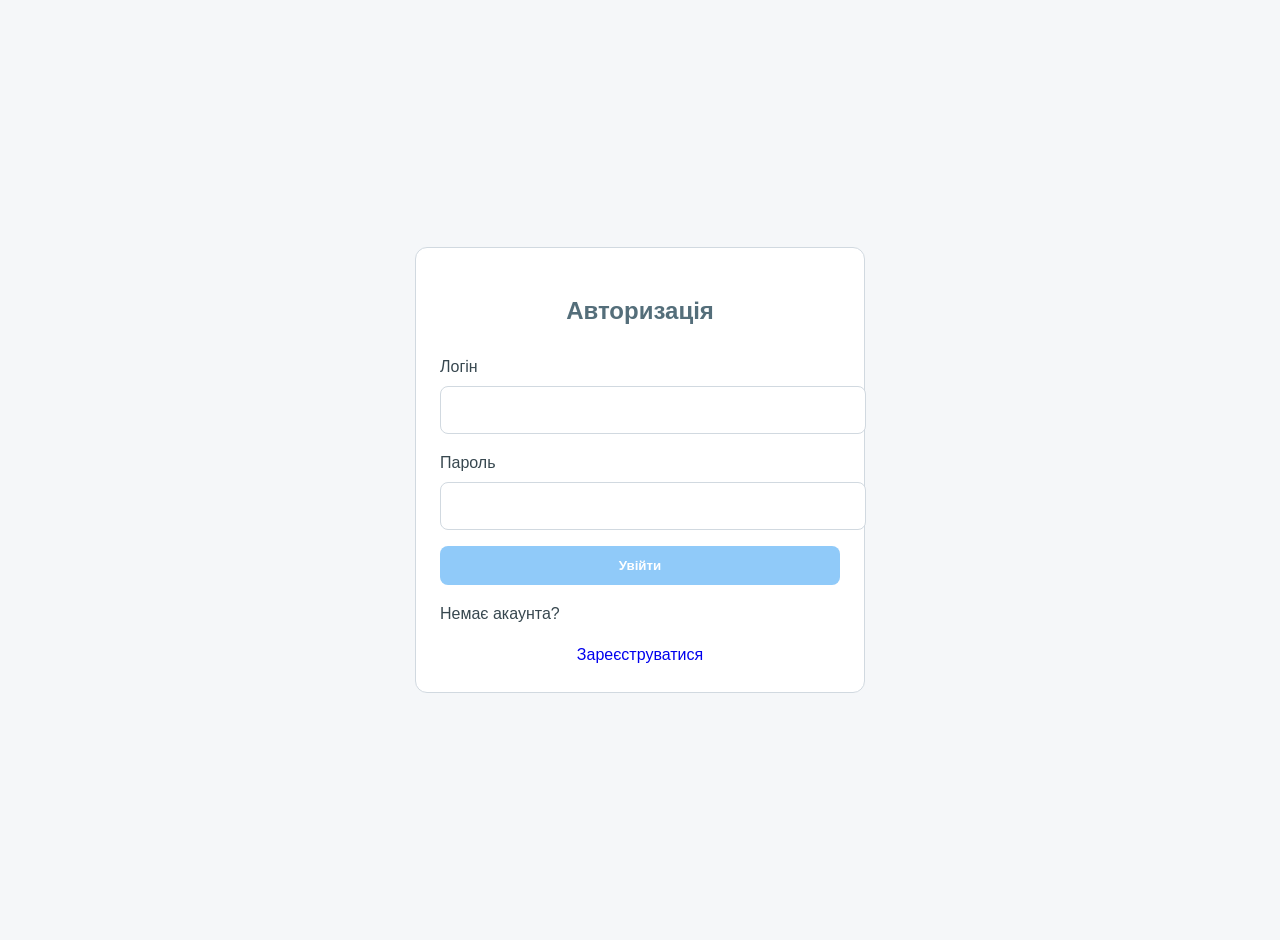
==== index.html @ 6a6f8533 "Lab 1" ====
<!doctype html>
<html lang="uk">
<head>
    <meta charset="utf-8">
    <meta name="viewport" content="width=device-width, initial-scale=1">
    <title>вхід | bookstore</title>
    <link rel="stylesheet" href="css/main.css">
</head>
<body>
    <main class="main-content">
        <section class="auth-card">
            <h1>Авторизація</h1>
            <form action="users.html">
                <div class="form-group">
                    <label>Логін</label>
                    <input type="text" name="login" required>
                </div>
                <div class="form-group">
                    <label>Пароль</label>
                    <input type="password" name="password" required>
                </div>
                <button type="submit" class="btn-primary btn-block">
                    Увійти
                </button>
            </form>
            <div class="auth-divider">
                <p>Немає акаунта?</p>
                <a href="register.html" class="btn-secondary btn-block" style="text-align: center; text-decoration: none; display: block; margin-top: 10px;">
                    Зареєструватися
                </a>
            </div>
        </section>
    </main>
</body>
</html>
---- css/main.css ----
html {
  -webkit-box-sizing: border-box;
          box-sizing: border-box;
}

body {
  margin: 0;
  font-family: "Segoe UI", Roboto, Helvetica, Arial, sans-serif, sans-serif;
  background-color: #f5f7f9;
  color: #37474f;
  line-height: 1.6;
}

.container {
  max-width: 1000px;
  margin: 0 auto;
  padding: 40px 20px;
}

.main-content {
  display: -webkit-box;
  display: -ms-flexbox;
  display: flex;
  -webkit-box-pack: center;
      -ms-flex-pack: center;
          justify-content: center;
  -webkit-box-align: center;
      -ms-flex-align: center;
          align-items: center;
  min-height: 100vh;
  padding: 20px;
}

.text-center {
  text-align: center;
}

.section-divider {
  margin-top: 20px;
  border-top: 1px solid #d1d9e0;
  padding-top: 20px;
}

.btn-primary {
  padding: 12px 20px;
  border-radius: 8px;
  border: 0;
  cursor: pointer;
  font-family: inherit;
  font-weight: 600;
  color: #ffffff;
  background-color: #90caf9;
  text-decoration: none;
  display: inline-block;
  -webkit-transition: all 0.2s ease;
  transition: all 0.2s ease;
}

.btn-primary:hover {
  opacity: 0.9;
}

.btn-primary:active {
  -webkit-transform: translateY(1px);
          transform: translateY(1px);
}

.btn-success {
  padding: 12px 20px;
  border-radius: 8px;
  border: 0;
  cursor: pointer;
  font-family: inherit;
  font-weight: 600;
  color: #ffffff;
  background-color: #a5d6a7;
  text-decoration: none;
  display: inline-block;
  -webkit-transition: all 0.2s ease;
  transition: all 0.2s ease;
}

.btn-success:hover {
  opacity: 0.9;
}

.btn-success:active {
  -webkit-transform: translateY(1px);
          transform: translateY(1px);
}

.btn-danger {
  padding: 12px 20px;
  border-radius: 8px;
  border: 0;
  cursor: pointer;
  font-family: inherit;
  font-weight: 600;
  color: #ffffff;
  background-color: #ef5350;
  text-decoration: none;
  display: inline-block;
  -webkit-transition: all 0.2s ease;
  transition: all 0.2s ease;
}

.btn-danger:hover {
  opacity: 0.9;
}

.btn-danger:active {
  -webkit-transform: translateY(1px);
          transform: translateY(1px);
}

.btn-block {
  width: 100%;
  text-align: center;
}

.form-group {
  margin-bottom: 16px;
}

label {
  display: block;
  margin-bottom: 6px;
}

input,
select {
  width: 100%;
  height: 46px;
  padding: 0 12px;
  border-radius: 8px;
  border: 1px solid #d1d9e0;
}

input:focus,
select:focus {
  outline: none;
  border-color: #90caf9;
}

.form-actions {
  display: -webkit-box;
  display: -ms-flexbox;
  display: flex;
  gap: 10px;
  margin-top: 20px;
}

.user-table {
  width: 100%;
  border-collapse: collapse;
}

.user-table th {
  text-align: left;
  padding: 14px;
  border-bottom: 2px solid #d1d9e0;
}

.user-table td {
  padding: 14px;
  border-bottom: 1px solid #d1d9e0;
}

.action-buttons {
  display: -webkit-box;
  display: -ms-flexbox;
  display: flex;
  gap: 8px;
}

@media (max-width: 768px) {
  .action-buttons {
    -webkit-box-orient: vertical;
    -webkit-box-direction: normal;
        -ms-flex-direction: column;
            flex-direction: column;
  }
}

.header-bar {
  display: -webkit-box;
  display: -ms-flexbox;
  display: flex;
  -webkit-box-pack: justify;
      -ms-flex-pack: justify;
          justify-content: space-between;
  -webkit-box-align: center;
      -ms-flex-align: center;
          align-items: center;
}

.logo {
  font-size: 20px;
  font-weight: bold;
  color: #546e7a;
}

.auth-card {
  background-color: #ffffff;
  border-radius: 12px;
  padding: 24px;
  border: 1px solid #d1d9e0;
  width: 100%;
  max-width: 400px;
}

.auth-card h1 {
  text-align: center;
  margin-bottom: 24px;
  color: #546e7a;
}
/*# sourceMappingURL=main.css.map */
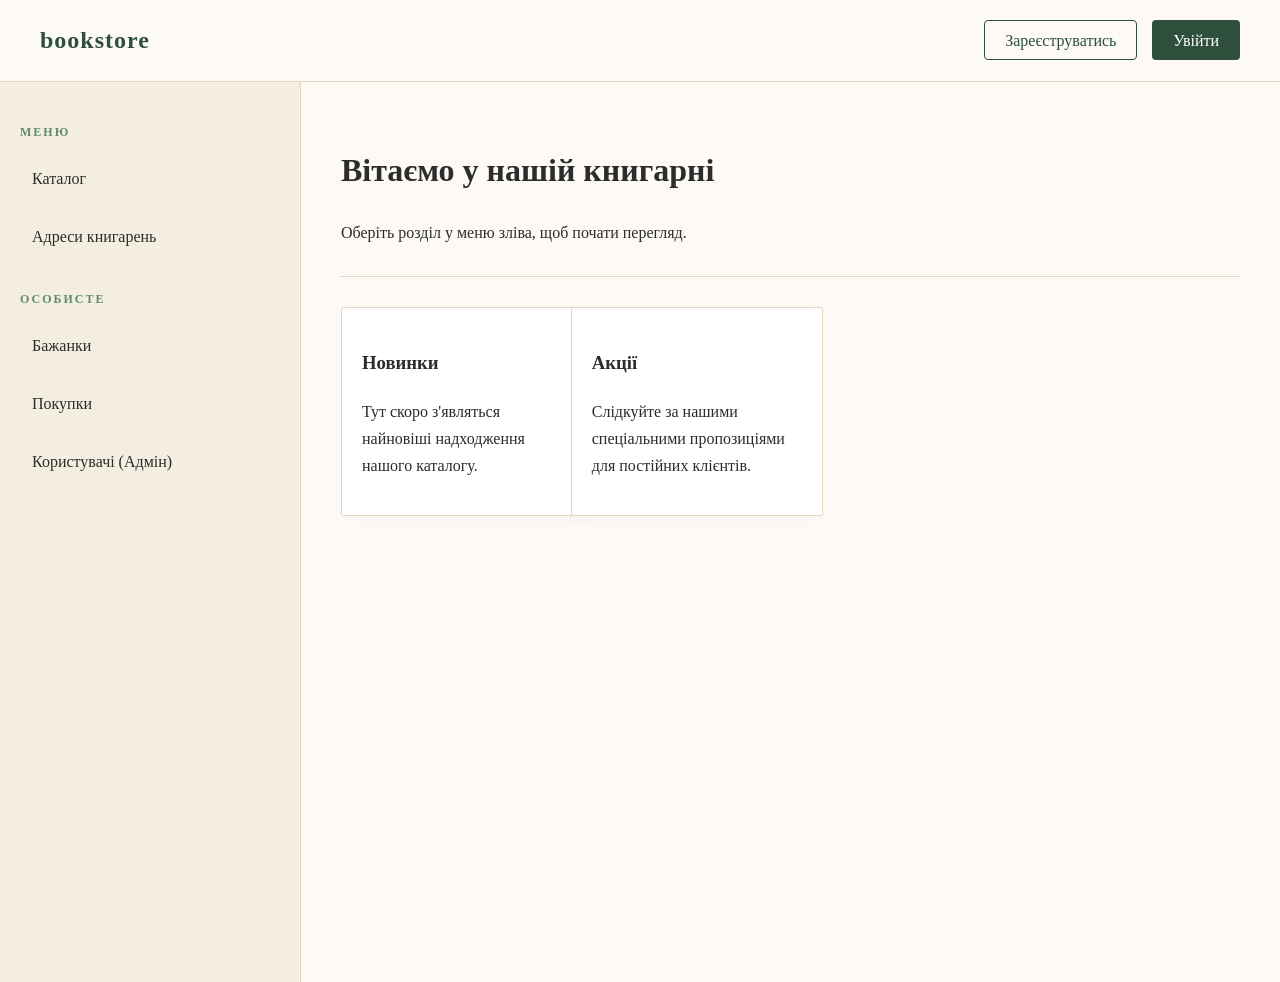
==== commit b0490b0e: "Some changes" ====
--- a/index.html
+++ b/index.html
@@ -1,35 +1,55 @@
-<!doctype html>
+<!DOCTYPE html>
 <html lang="uk">
 <head>
-    <meta charset="utf-8">
-    <meta name="viewport" content="width=device-width, initial-scale=1">
-    <title>вхід | bookstore</title>
+    <meta charset="UTF-8">
+    <meta name="viewport" content="width=device-width, initial-scale=1.0">
+    <title>Головна | Bookstore</title>
     <link rel="stylesheet" href="css/main.css">
 </head>
 <body>
-    <main class="main-content">
-        <section class="auth-card">
-            <h1>Авторизація</h1>
-            <form action="users.html">
-                <div class="form-group">
-                    <label>Логін</label>
-                    <input type="text" name="login" required>
+    <header class="header-bar">
+        <div class="logo">bookstore</div>
+        <div class="auth-nav">
+            <a href="register.html" class="btn-outline">Зареєструватись</a>
+            <a href="login.html" class="btn-primary" style="width: auto;">Увійти</a>
+        </div>
+    </header>
+
+    <div class="main-layout">
+        <aside class="sidebar">
+            <nav>
+                <div class="sidebar-title">Меню</div>
+                <ul class="sidebar-nav">
+                    <li class="sidebar-nav-item"><a href="#" class="sidebar-nav-link">Каталог</a></li>
+                    <li class="sidebar-nav-item"><a href="#" class="sidebar-nav-link">Адреси книгарень</a></li>
+                </ul>
+
+                <div class="sidebar-title" style="margin-top: 30px;">Особисте</div>
+                <ul class="sidebar-nav">
+                    <li class="sidebar-nav-item"><a href="#" class="sidebar-nav-link">Бажанки</a></li>
+                    <li class="sidebar-nav-item"><a href="#" class="sidebar-nav-link">Покупки</a></li>
+                    <li class="sidebar-nav-item"><a href="users.html" class="sidebar-nav-link">Користувачі (Адмін)</a></li>
+                </ul>
+            </nav>
+        </aside>
+
+        <main class="content-area">
+            <h1>Вітаємо у нашій книгарні</h1>
+            <p>Оберіть розділ у меню зліва, щоб почати перегляд.</p>
+            
+            <div class="section-divider"></div>
+            
+            <div style="display: grid; grid-template-columns: repeat(auto-fill, minmax(200px, 1fr)); gap: 20px;">
+                <div class="user-card-detail" style="margin: 0; padding: 20px;">
+                    <h3>Новинки</h3>
+                    <p>Тут скоро з'являться найновіші надходження нашого каталогу.</p>
                 </div>
-                <div class="form-group">
-                    <label>Пароль</label>
-                    <input type="password" name="password" required>
+                <div class="user-card-detail" style="margin: 0; padding: 20px;">
+                    <h3>Акції</h3>
+                    <p>Слідкуйте за нашими спеціальними пропозиціями для постійних клієнтів.</p>
                 </div>
-                <button type="submit" class="btn-primary btn-block">
-                    Увійти
-                </button>
-            </form>
-            <div class="auth-divider">
-                <p>Немає акаунта?</p>
-                <a href="register.html" class="btn-secondary btn-block" style="text-align: center; text-decoration: none; display: block; margin-top: 10px;">
-                    Зареєструватися
-                </a>
             </div>
-        </section>
-    </main>
+        </main>
+    </div>
 </body>
 </html>
--- a/css/main.css
+++ b/css/main.css
@@ -5,22 +5,54 @@
 
 body {
   margin: 0;
-  font-family: "Segoe UI", Roboto, Helvetica, Arial, sans-serif, sans-serif;
-  background-color: #f5f7f9;
-  color: #37474f;
-  line-height: 1.6;
+  font-family: "Georgia", serif, sans-serif;
+  background-color: #fdfaf5;
+  color: #2c2c2c;
+  line-height: 1.7;
 }
 
 .container {
-  max-width: 1000px;
+  max-width: 1200px;
   margin: 0 auto;
-  padding: 40px 20px;
+  padding: 0 20px;
+}
+
+.main-layout {
+  display: -webkit-box;
+  display: -ms-flexbox;
+  display: flex;
+  min-height: 100vh;
+}
+
+.content-area {
+  -webkit-box-flex: 1;
+      -ms-flex: 1;
+          flex: 1;
+  padding: 40px;
+}
+
+.text-center {
+  text-align: center;
+}
+
+.section-divider {
+  margin: 30px 0;
+  border-top: 1px solid #e0d8c3;
+}
+
+html, body {
+  height: 100%;
+  margin: 0;
 }
 
 .main-content {
   display: -webkit-box;
   display: -ms-flexbox;
   display: flex;
+  -webkit-box-orient: vertical;
+  -webkit-box-direction: normal;
+      -ms-flex-direction: column;
+          flex-direction: column;
   -webkit-box-pack: center;
       -ms-flex-pack: center;
           justify-content: center;
@@ -28,89 +60,125 @@
       -ms-flex-align: center;
           align-items: center;
   min-height: 100vh;
-  padding: 20px;
-}
-
-.text-center {
-  text-align: center;
-}
-
-.section-divider {
-  margin-top: 20px;
-  border-top: 1px solid #d1d9e0;
-  padding-top: 20px;
+  width: 100%;
+  background-color: #fdfaf5;
+  -webkit-box-sizing: border-box;
+          box-sizing: border-box;
 }
 
 .btn-primary {
-  padding: 12px 20px;
-  border-radius: 8px;
-  border: 0;
+  height: 40px;
+  padding: 0 20px;
+  border-radius: 4px;
+  border: 1px solid transparent;
   cursor: pointer;
   font-family: inherit;
-  font-weight: 600;
+  font-weight: 500;
   color: #ffffff;
-  background-color: #90caf9;
+  background-color: #2d4f3c;
   text-decoration: none;
-  display: inline-block;
-  -webkit-transition: all 0.2s ease;
-  transition: all 0.2s ease;
-}
-
-.btn-primary:hover {
-  opacity: 0.9;
-}
-
-.btn-primary:active {
-  -webkit-transform: translateY(1px);
-          transform: translateY(1px);
-}
-
-.btn-success {
-  padding: 12px 20px;
-  border-radius: 8px;
-  border: 0;
+  display: -webkit-inline-box;
+  display: -ms-inline-flexbox;
+  display: inline-flex;
+  -webkit-box-pack: center;
+      -ms-flex-pack: center;
+          justify-content: center;
+  -webkit-box-align: center;
+      -ms-flex-align: center;
+          align-items: center;
+  -webkit-transition: all 0.3s ease;
+  transition: all 0.3s ease;
+  -webkit-box-sizing: border-box;
+          box-sizing: border-box;
+  width: auto;
+}
+
+.btn-outline {
+  height: 40px;
+  padding: 0 20px;
+  border-radius: 4px;
+  border: 1px solid transparent;
   cursor: pointer;
   font-family: inherit;
-  font-weight: 600;
+  font-weight: 500;
   color: #ffffff;
-  background-color: #a5d6a7;
+  background-color: transparent;
   text-decoration: none;
-  display: inline-block;
-  -webkit-transition: all 0.2s ease;
-  transition: all 0.2s ease;
-}
-
-.btn-success:hover {
-  opacity: 0.9;
-}
-
-.btn-success:active {
-  -webkit-transform: translateY(1px);
-          transform: translateY(1px);
-}
-
-.btn-danger {
-  padding: 12px 20px;
-  border-radius: 8px;
-  border: 0;
+  display: -webkit-inline-box;
+  display: -ms-inline-flexbox;
+  display: inline-flex;
+  -webkit-box-pack: center;
+      -ms-flex-pack: center;
+          justify-content: center;
+  -webkit-box-align: center;
+      -ms-flex-align: center;
+          align-items: center;
+  -webkit-transition: all 0.3s ease;
+  transition: all 0.3s ease;
+  -webkit-box-sizing: border-box;
+          box-sizing: border-box;
+  width: auto;
+  color: #2d4f3c;
+  border: 1px solid #2d4f3c;
+}
+
+.btn-outline:hover {
+  background-color: #2d4f3c;
+  color: #ffffff;
+}
+
+.btn-success {
+  height: 40px;
+  padding: 0 20px;
+  border-radius: 4px;
+  border: 1px solid transparent;
   cursor: pointer;
   font-family: inherit;
-  font-weight: 600;
+  font-weight: 500;
   color: #ffffff;
-  background-color: #ef5350;
+  background-color: #88a070;
   text-decoration: none;
-  display: inline-block;
-  -webkit-transition: all 0.2s ease;
-  transition: all 0.2s ease;
-}
-
-.btn-danger:hover {
-  opacity: 0.9;
-}
-
-.btn-danger:active {
-  -webkit-transform: translateY(1px);
-          transform: translateY(1px);
+  display: -webkit-inline-box;
+  display: -ms-inline-flexbox;
+  display: inline-flex;
+  -webkit-box-pack: center;
+      -ms-flex-pack: center;
+          justify-content: center;
+  -webkit-box-align: center;
+      -ms-flex-align: center;
+          align-items: center;
+  -webkit-transition: all 0.3s ease;
+  transition: all 0.3s ease;
+  -webkit-box-sizing: border-box;
+          box-sizing: border-box;
+  width: auto;
+}
+
+.btn-danger {
+  height: 40px;
+  padding: 0 20px;
+  border-radius: 4px;
+  border: 1px solid transparent;
+  cursor: pointer;
+  font-family: inherit;
+  font-weight: 500;
+  color: #ffffff;
+  background-color: #bc6c25;
+  text-decoration: none;
+  display: -webkit-inline-box;
+  display: -ms-inline-flexbox;
+  display: inline-flex;
+  -webkit-box-pack: center;
+      -ms-flex-pack: center;
+          justify-content: center;
+  -webkit-box-align: center;
+      -ms-flex-align: center;
+          align-items: center;
+  -webkit-transition: all 0.3s ease;
+  transition: all 0.3s ease;
+  -webkit-box-sizing: border-box;
+          box-sizing: border-box;
+  width: auto;
 }
 
 .btn-block {
@@ -119,67 +187,172 @@
 }
 
 .form-group {
-  margin-bottom: 16px;
+  margin-bottom: 20px;
+}
+
+input,
+select {
+  width: 100%;
+  height: 48px;
+  padding: 0 15px;
+  border-radius: 4px;
+  border: 1px solid #e0d8c3;
+  background-color: #ffffff;
+  font-family: inherit;
+  -webkit-box-sizing: border-box;
+          box-sizing: border-box;
+  display: block;
+}
+
+.form-actions {
+  display: -webkit-box !important;
+  display: -ms-flexbox !important;
+  display: flex !important;
+  gap: 12px !important;
+  margin-top: 25px;
+  width: 100%;
+  -webkit-box-pack: justify;
+      -ms-flex-pack: justify;
+          justify-content: space-between;
+}
+
+.form-actions a, .form-actions button {
+  -webkit-box-flex: 1 !important;
+      -ms-flex: 1 1 0% !important;
+          flex: 1 1 0% !important;
+  width: 100% !important;
+  min-width: 0;
+  margin: 0 !important;
+  white-space: nowrap;
+}
+
+.auth-card, .user-card-detail {
+  background-color: #ffffff;
+  border-radius: 2px;
+  padding: 30px;
+  border: 1px solid #e0d8c3;
+  -webkit-box-shadow: 0 4px 12px rgba(0, 0, 0, 0.02);
+          box-shadow: 0 4px 12px rgba(0, 0, 0, 0.02);
+  width: 100%;
+  max-width: 400px;
 }
 
 label {
   display: block;
-  margin-bottom: 6px;
-}
-
-input,
-select {
-  width: 100%;
-  height: 46px;
-  padding: 0 12px;
-  border-radius: 8px;
-  border: 1px solid #d1d9e0;
+  margin-bottom: 8px;
+  font-size: 14px;
+  color: #2d4f3c;
 }
 
 input:focus,
 select:focus {
   outline: none;
-  border-color: #90caf9;
-}
-
-.form-actions {
-  display: -webkit-box;
-  display: -ms-flexbox;
-  display: flex;
-  gap: 10px;
+  border-color: #5e8b71;
+}
+
+.user-table {
+  width: 100%;
+  border-collapse: collapse;
   margin-top: 20px;
-}
-
-.user-table {
-  width: 100%;
-  border-collapse: collapse;
+  background-color: #ffffff;
 }
 
 .user-table th {
   text-align: left;
-  padding: 14px;
-  border-bottom: 2px solid #d1d9e0;
+  padding: 16px;
+  background-color: #f4eee0;
+  color: #2d4f3c;
+  font-weight: 600;
+  border-bottom: 2px solid #e0d8c3;
+  text-transform: uppercase;
+  font-size: 13px;
+  letter-spacing: 1px;
 }
 
 .user-table td {
-  padding: 14px;
-  border-bottom: 1px solid #d1d9e0;
+  padding: 16px;
+  border-bottom: 1px solid #e0d8c3;
+  color: #2c2c2c;
 }
 
 .action-buttons {
   display: -webkit-box;
   display: -ms-flexbox;
   display: flex;
-  gap: 8px;
+  gap: 10px;
 }
 
 @media (max-width: 768px) {
-  .action-buttons {
-    -webkit-box-orient: vertical;
-    -webkit-box-direction: normal;
-        -ms-flex-direction: column;
-            flex-direction: column;
+  .user-table, thead, tbody, th, td, tr {
+    display: block;
   }
+  .user-table th {
+    display: none;
+  }
+  .user-table td {
+    padding: 10px;
+    text-align: right;
+    position: relative;
+    border-bottom: 1px solid #e0d8c3;
+  }
+  .user-table td:before {
+    content: attr(data-label);
+    position: absolute;
+    left: 10px;
+    font-weight: bold;
+    text-transform: uppercase;
+    font-size: 11px;
+  }
+}
+
+.sidebar {
+  width: 260px;
+  background-color: #f4eee0;
+  border-right: 1px solid #e0d8c3;
+  padding: 40px 20px;
+  display: -webkit-box;
+  display: -ms-flexbox;
+  display: flex;
+  -webkit-box-orient: vertical;
+  -webkit-box-direction: normal;
+      -ms-flex-direction: column;
+          flex-direction: column;
+  gap: 30px;
+}
+
+.sidebar-nav {
+  list-style: none;
+  padding: 0;
+  margin: 0;
+}
+
+.sidebar-nav-item {
+  margin-bottom: 15px;
+}
+
+.sidebar-nav-link {
+  text-decoration: none;
+  color: #2c2c2c;
+  font-size: 16px;
+  display: block;
+  padding: 8px 12px;
+  border-radius: 4px;
+  -webkit-transition: background 0.2s;
+  transition: background 0.2s;
+}
+
+.sidebar-nav-link:hover {
+  background-color: rgba(94, 139, 113, 0.1);
+  color: #2d4f3c;
+}
+
+.sidebar-title {
+  font-size: 12px;
+  text-transform: uppercase;
+  letter-spacing: 2px;
+  color: #5e8b71;
+  margin-bottom: 15px;
+  font-weight: bold;
 }
 
 .header-bar {
@@ -192,19 +365,33 @@
   -webkit-box-align: center;
       -ms-flex-align: center;
           align-items: center;
+  padding: 20px 40px;
+  background-color: #fdfaf5;
+  border-bottom: 1px solid #e0d8c3;
 }
 
 .logo {
-  font-size: 20px;
+  font-size: 24px;
   font-weight: bold;
-  color: #546e7a;
+  color: #2d4f3c;
+  text-transform: lowercase;
+  letter-spacing: 1px;
+}
+
+.auth-nav {
+  display: -webkit-box;
+  display: -ms-flexbox;
+  display: flex;
+  gap: 15px;
 }
 
 .auth-card {
   background-color: #ffffff;
-  border-radius: 12px;
-  padding: 24px;
-  border: 1px solid #d1d9e0;
+  border-radius: 2px;
+  padding: 30px;
+  border: 1px solid #e0d8c3;
+  -webkit-box-shadow: 0 4px 12px rgba(0, 0, 0, 0.02);
+          box-shadow: 0 4px 12px rgba(0, 0, 0, 0.02);
   width: 100%;
   max-width: 400px;
 }
@@ -212,6 +399,6 @@
 .auth-card h1 {
   text-align: center;
   margin-bottom: 24px;
-  color: #546e7a;
+  color: #2d4f3c;
 }
 /*# sourceMappingURL=main.css.map */
